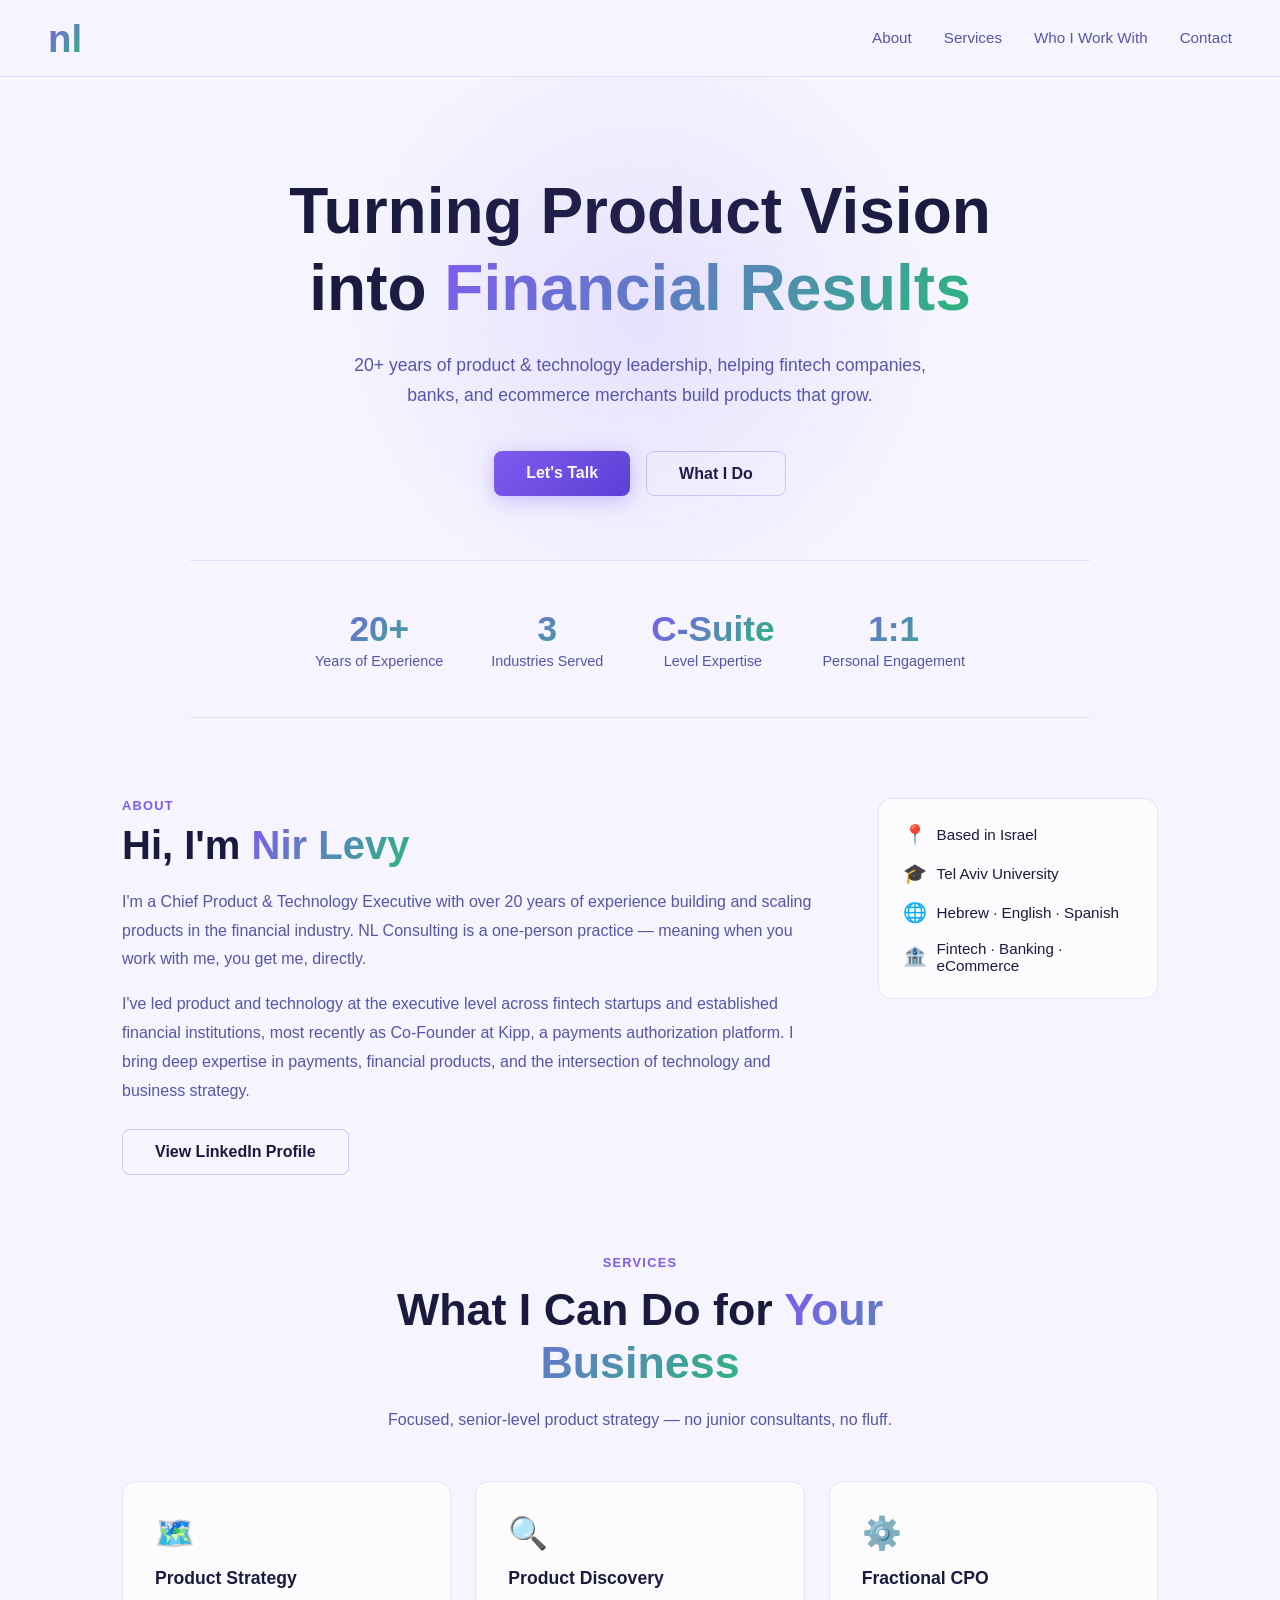
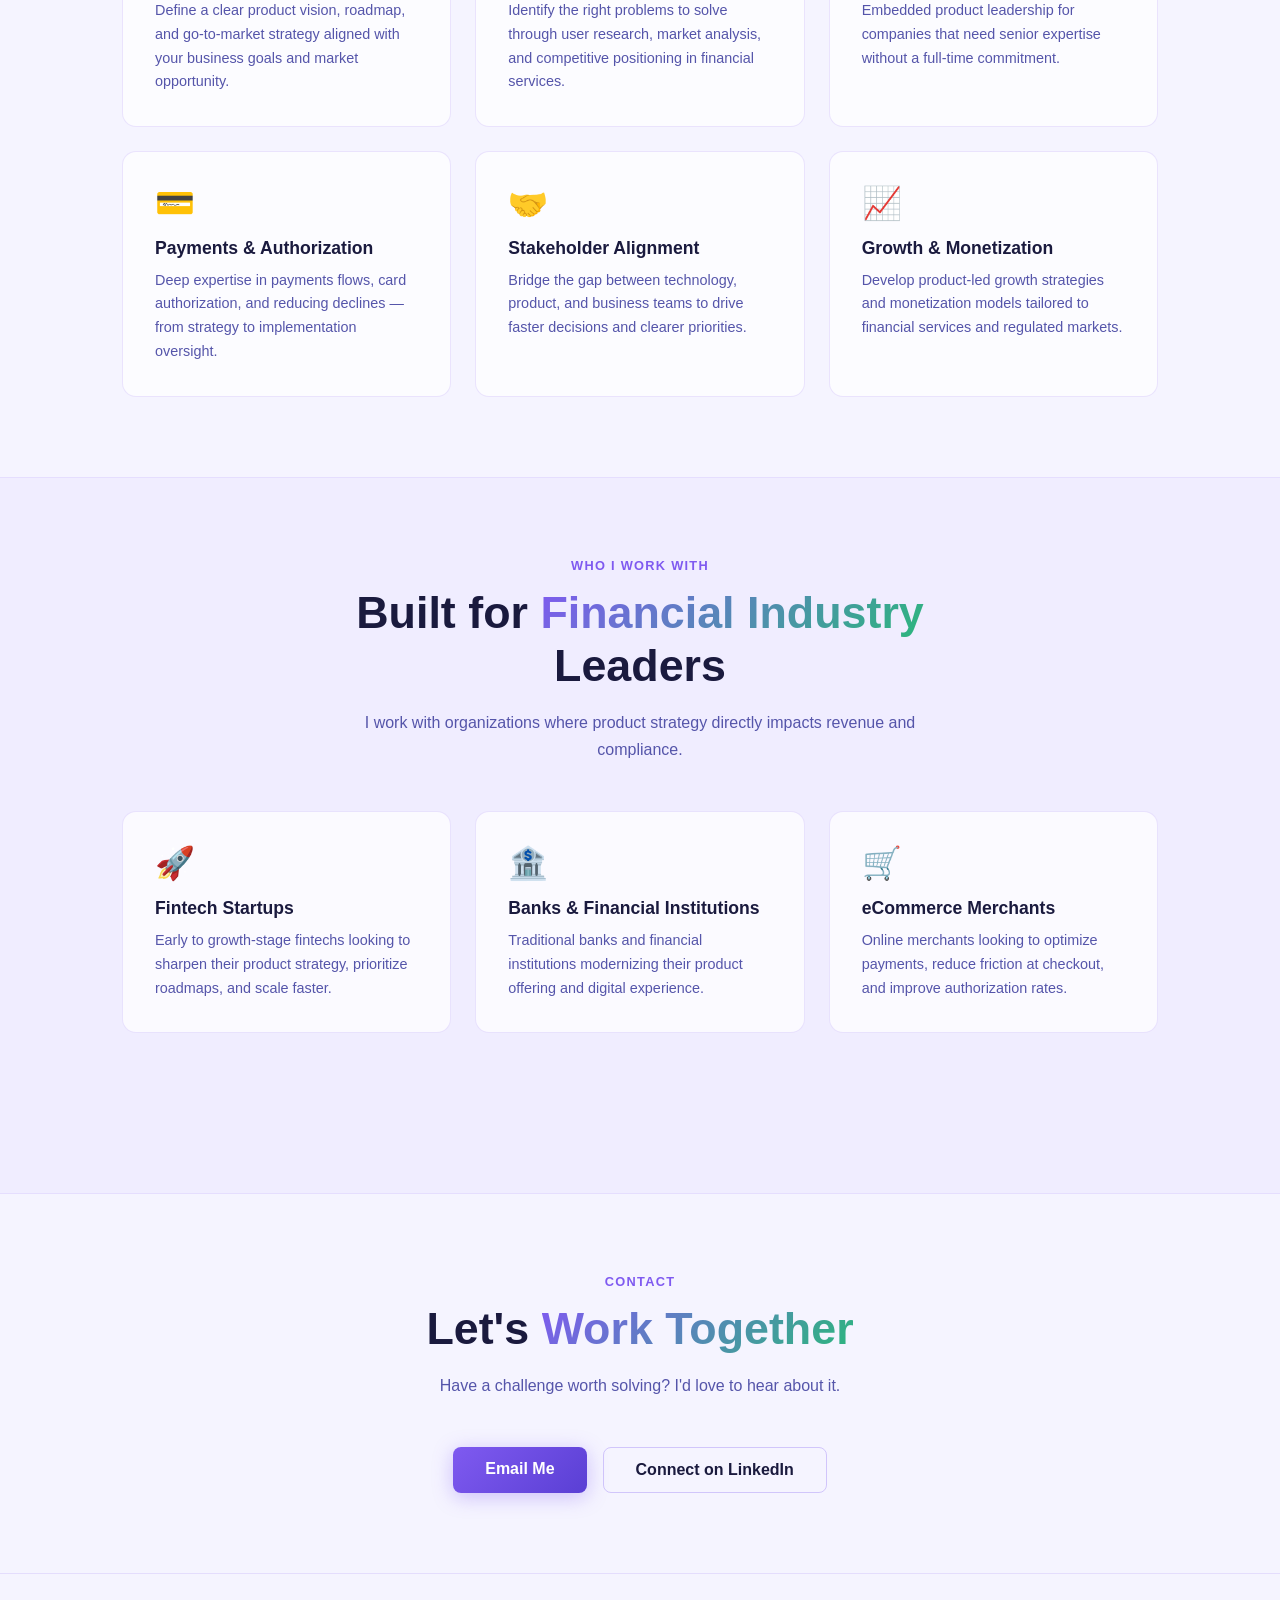
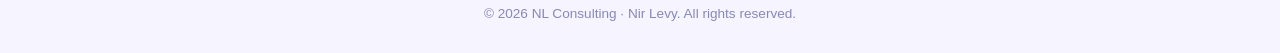
==== index.html @ 152fdfff "Initial website scaffold for NL Consulting. Add the bilingual static site assets, brand logo files, " ====
<!DOCTYPE html>
<html lang="en" dir="ltr">
<head>
  <meta charset="UTF-8" />
  <meta name="viewport" content="width=device-width, initial-scale=1.0" />
  <title>NL Consulting – Product Strategy for Fintech & Financial Services</title>
  <link rel="stylesheet" href="styles.css" />
</head>
<body>
  <a class="skip-link" href="#main-content">Skip to main content</a>

  <!-- NAV -->
  <nav aria-label="Main navigation">
    <a class="logo" href="#main-content" aria-label="NL Consulting home">
      <img src="nl-logo-mark.svg" alt="NL Consulting" class="logo-image" />
    </a>
    <ul class="nav-links">
      <li><a href="#about">About</a></li>
      <li><a href="#services">Services</a></li>
      <li><a href="#clients">Who I Work With</a></li>
      <li><a href="#contact">Contact</a></li>
    </ul>
  </nav>

  <main id="main-content">
  <!-- HERO -->
  <section class="hero" aria-labelledby="hero-title">
    <h1 id="hero-title">Turning Product Vision into <span>Financial Results</span></h1>
    <p class="subtitle">
      20+ years of product & technology leadership, helping fintech companies, banks,
      and ecommerce merchants build products that grow.
    </p>
    <div class="cta-group">
      <a href="#contact" class="btn btn-primary">Let's Talk</a>
      <a href="#services" class="btn btn-outline">What I Do</a>
    </div>
  </section>

  <!-- STATS -->
  <div class="stats">
    <div class="stat">
      <h2>20+</h2>
      <p>Years of Experience</p>
    </div>
    <div class="stat">
      <h2>3</h2>
      <p>Industries Served</p>
    </div>
    <div class="stat">
      <h2>C-Suite</h2>
      <p>Level Expertise</p>
    </div>
    <div class="stat">
      <h2>1:1</h2>
      <p>Personal Engagement</p>
    </div>
  </div>

  <!-- ABOUT -->
  <section class="about" id="about">
    <div class="about-content">
      <div class="about-text">
        <div class="section-label">About</div>
        <h2>Hi, I'm <span>Nir Levy</span></h2>
        <p>
          I'm a Chief Product & Technology Executive with over 20 years of experience
          building and scaling products in the financial industry. NL Consulting is a
          one-person practice — meaning when you work with me, you get me, directly.
        </p>
        <p>
          I've led product and technology at the executive level across fintech startups
          and established financial institutions, most recently as Co-Founder at Kipp,
          a payments authorization platform. I bring deep expertise in payments, financial
          products, and the intersection of technology and business strategy.
        </p>
        <a href="https://www.linkedin.com/in/nirlevyil/" target="_blank" rel="noopener noreferrer" class="btn btn-outline">View LinkedIn Profile</a>
      </div>
      <div class="about-card">
        <div class="about-stat">
          <span>📍</span> Based in Israel
        </div>
        <div class="about-stat">
          <span>🎓</span> Tel Aviv University
        </div>
        <div class="about-stat">
          <span>🌐</span> Hebrew · English · Spanish
        </div>
        <div class="about-stat">
          <span>🏦</span> Fintech · Banking · eCommerce
        </div>
      </div>
    </div>
  </section>

  <!-- SERVICES -->
  <section id="services">
    <div class="section-header">
      <div class="section-label">Services</div>
      <h2>What I Can Do for <span>Your Business</span></h2>
      <p class="section-subtitle">Focused, senior-level product strategy — no junior consultants, no fluff.</p>
    </div>
    <div class="features">
      <div class="card">
        <div class="icon">🗺️</div>
        <h3>Product Strategy</h3>
        <p>Define a clear product vision, roadmap, and go-to-market strategy aligned with your business goals and market opportunity.</p>
      </div>
      <div class="card">
        <div class="icon">🔍</div>
        <h3>Product Discovery</h3>
        <p>Identify the right problems to solve through user research, market analysis, and competitive positioning in financial services.</p>
      </div>
      <div class="card">
        <div class="icon">⚙️</div>
        <h3>Fractional CPO</h3>
        <p>Embedded product leadership for companies that need senior expertise without a full-time commitment.</p>
      </div>
      <div class="card">
        <div class="icon">💳</div>
        <h3>Payments & Authorization</h3>
        <p>Deep expertise in payments flows, card authorization, and reducing declines — from strategy to implementation oversight.</p>
      </div>
      <div class="card">
        <div class="icon">🤝</div>
        <h3>Stakeholder Alignment</h3>
        <p>Bridge the gap between technology, product, and business teams to drive faster decisions and clearer priorities.</p>
      </div>
      <div class="card">
        <div class="icon">📈</div>
        <h3>Growth & Monetization</h3>
        <p>Develop product-led growth strategies and monetization models tailored to financial services and regulated markets.</p>
      </div>
    </div>
  </section>

  <!-- WHO I WORK WITH -->
  <section id="clients" class="clients-section">
    <div class="section-header">
      <div class="section-label">Who I Work With</div>
      <h2>Built for <span>Financial Industry</span> Leaders</h2>
      <p class="section-subtitle">I work with organizations where product strategy directly impacts revenue and compliance.</p>
    </div>
    <div class="features">
      <div class="card">
        <div class="icon">🚀</div>
        <h3>Fintech Startups</h3>
        <p>Early to growth-stage fintechs looking to sharpen their product strategy, prioritize roadmaps, and scale faster.</p>
      </div>
      <div class="card">
        <div class="icon">🏦</div>
        <h3>Banks & Financial Institutions</h3>
        <p>Traditional banks and financial institutions modernizing their product offering and digital experience.</p>
      </div>
      <div class="card">
        <div class="icon">🛒</div>
        <h3>eCommerce Merchants</h3>
        <p>Online merchants looking to optimize payments, reduce friction at checkout, and improve authorization rates.</p>
      </div>
    </div>
  </section>

  <!-- CONTACT -->
  <section id="contact" class="contact-section">
    <div class="section-header">
      <div class="section-label">Contact</div>
      <h2>Let's <span>Work Together</span></h2>
      <p class="section-subtitle">Have a challenge worth solving? I'd love to hear about it.</p>
    </div>
    <div class="contact-links">
      <a href="mailto:nir.levyg@gmail.com" class="btn btn-primary" aria-label="Send an email to NL Consulting">Email Me</a>
      <a href="https://www.linkedin.com/in/nirlevyil/" target="_blank" rel="noopener noreferrer" class="btn btn-outline">Connect on LinkedIn</a>
    </div>
  </section>
  </main>

  <!-- FOOTER -->
  <footer>
    &copy; 2026 NL Consulting · Nir Levy. All rights reserved.
  </footer>

</body>
</html>
---- styles.css ----
* {
  margin: 0;
  padding: 0;
  box-sizing: border-box;
}

body {
  font-family: 'Trebuchet MS', 'Segoe UI', Tahoma, Geneva, Verdana, sans-serif;
  background: #f5f4ff;
  color: #1a1a3e;
  min-height: 100vh;
}

.skip-link {
  position: absolute;
  top: -48px;
  left: 1rem;
  z-index: 300;
  padding: 0.65rem 1rem;
  background: #1a1a3e;
  color: #fff;
  border-radius: 8px;
  text-decoration: none;
  transition: top 0.2s ease;
}

.skip-link:focus {
  top: 1rem;
}

/* NAV */
nav {
  display: flex;
  justify-content: space-between;
  align-items: center;
  padding: 1.2rem 3rem;
  background: rgba(245, 244, 255, 0.9);
  backdrop-filter: blur(10px);
  border-bottom: 1px solid rgba(127, 90, 240, 0.15);
  position: sticky;
  top: 0;
  z-index: 100;
}

.logo {
  display: inline-flex;
  align-items: center;
  text-decoration: none;
  font-size: 1.3rem;
  font-weight: 700;
  background: linear-gradient(135deg, #7f5af0, #2cb67d);
  -webkit-background-clip: text;
  -webkit-text-fill-color: transparent;
  background-clip: text;
}

.logo-image {
  height: 38px;
  width: auto;
  display: block;
}

.nav-links {
  display: flex;
  gap: 2rem;
  list-style: none;
}

.nav-links a {
  color: #5555aa;
  text-decoration: none;
  font-size: 0.95rem;
  transition: color 0.2s;
}

.nav-links a:hover {
  color: #7f5af0;
}

/* HERO */
.hero {
  display: flex;
  flex-direction: column;
  align-items: center;
  justify-content: center;
  text-align: center;
  padding: 6rem 2rem 4rem;
  position: relative;
  overflow: hidden;
}

.hero::before {
  content: '';
  position: absolute;
  width: 600px;
  height: 600px;
  background: radial-gradient(circle, rgba(127, 90, 240, 0.12) 0%, transparent 70%);
  top: 50%;
  left: 50%;
  transform: translate(-50%, -50%);
  pointer-events: none;
}

.badge {
  display: inline-block;
  background: rgba(127, 90, 240, 0.15);
  border: 1px solid rgba(127, 90, 240, 0.4);
  color: #7f5af0;
  padding: 0.3rem 1rem;
  border-radius: 999px;
  font-size: 0.8rem;
  font-weight: 600;
  letter-spacing: 0.05em;
  margin-bottom: 1.5rem;
}

h1 {
  font-size: clamp(2.2rem, 5vw, 4rem);
  font-weight: 800;
  line-height: 1.2;
  max-width: 800px;
  margin-bottom: 1.5rem;
}

h1 span {
  background: linear-gradient(135deg, #7f5af0, #2cb67d);
  -webkit-background-clip: text;
  -webkit-text-fill-color: transparent;
  background-clip: text;
}

.subtitle {
  font-size: 1.1rem;
  color: #5555aa;
  max-width: 600px;
  line-height: 1.7;
  margin-bottom: 2.5rem;
}

.cta-group {
  display: flex;
  gap: 1rem;
  flex-wrap: wrap;
  justify-content: center;
}

.btn {
  padding: 0.8rem 2rem;
  border-radius: 8px;
  font-size: 1rem;
  font-weight: 600;
  cursor: pointer;
  text-decoration: none;
  transition: transform 0.15s, box-shadow 0.15s;
  display: inline-block;
}

.btn:hover {
  transform: translateY(-2px);
}

a:focus-visible,
button:focus-visible {
  outline: 3px solid #2cb67d;
  outline-offset: 3px;
  border-radius: 8px;
}

.btn-primary {
  background: linear-gradient(135deg, #7f5af0, #5a3fd4);
  color: #fff;
  border: none;
  box-shadow: 0 4px 20px rgba(127, 90, 240, 0.35);
}

.btn-primary:hover {
  box-shadow: 0 6px 28px rgba(127, 90, 240, 0.55);
}

.btn-outline {
  background: transparent;
  color: #1a1a3e;
  border: 1px solid rgba(127, 90, 240, 0.3);
}

.btn-outline:hover {
  border-color: #7f5af0;
  color: #7f5af0;
}

/* STATS */
.stats {
  display: flex;
  justify-content: center;
  flex-wrap: wrap;
  gap: 3rem;
  padding: 3rem 2rem;
  border-top: 1px solid rgba(127, 90, 240, 0.15);
  border-bottom: 1px solid rgba(127, 90, 240, 0.15);
  max-width: 900px;
  margin: 0 auto 5rem;
}

.stat {
  text-align: center;
}

.stat h2 {
  font-size: 2.2rem;
  font-weight: 800;
  background: linear-gradient(135deg, #7f5af0, #2cb67d);
  -webkit-background-clip: text;
  -webkit-text-fill-color: transparent;
  background-clip: text;
}

.stat p {
  font-size: 0.9rem;
  color: #5555aa;
  margin-top: 0.2rem;
}

/* SECTION COMMON */
.section-header {
  text-align: center;
  max-width: 700px;
  margin: 0 auto 3rem;
  padding: 0 2rem;
}

.section-label {
  font-size: 0.8rem;
  font-weight: 700;
  letter-spacing: 0.1em;
  text-transform: uppercase;
  color: #7f5af0;
  margin-bottom: 0.8rem;
}

.section-header h2 {
  font-size: clamp(1.8rem, 4vw, 2.8rem);
  font-weight: 800;
  margin-bottom: 1rem;
  line-height: 1.2;
}

.section-header h2 span {
  background: linear-gradient(135deg, #7f5af0, #2cb67d);
  -webkit-background-clip: text;
  -webkit-text-fill-color: transparent;
  background-clip: text;
}

.section-subtitle {
  color: #5555aa;
  font-size: 1rem;
  line-height: 1.7;
}

/* ABOUT */
.about {
  max-width: 1100px;
  margin: 0 auto 5rem;
  padding: 0 2rem;
}

.about-content {
  display: grid;
  grid-template-columns: 1fr 280px;
  gap: 3rem;
  align-items: start;
}

.about-text .section-label {
  margin-bottom: 0.5rem;
}

.about-text h2 {
  font-size: clamp(1.8rem, 4vw, 2.5rem);
  font-weight: 800;
  margin-bottom: 1.2rem;
  line-height: 1.2;
}

.about-text h2 span {
  background: linear-gradient(135deg, #7f5af0, #2cb67d);
  -webkit-background-clip: text;
  -webkit-text-fill-color: transparent;
  background-clip: text;
}

.about-text p {
  color: #5555aa;
  line-height: 1.8;
  margin-bottom: 1rem;
  font-size: 1rem;
}

.about-text .btn {
  margin-top: 0.5rem;
}

.about-card {
  background: rgba(255, 255, 255, 0.7);
  border: 1px solid rgba(127, 90, 240, 0.15);
  border-radius: 14px;
  padding: 1.5rem;
  display: flex;
  flex-direction: column;
  gap: 1rem;
}

.about-stat {
  font-size: 0.95rem;
  color: #1a1a3e;
  display: flex;
  align-items: center;
  gap: 0.6rem;
}

.about-stat span {
  font-size: 1.2rem;
}

/* FEATURES GRID */
.features {
  display: grid;
  grid-template-columns: repeat(auto-fit, minmax(260px, 1fr));
  gap: 1.5rem;
  max-width: 1100px;
  margin: 0 auto 5rem;
  padding: 0 2rem;
}

.card {
  background: rgba(255, 255, 255, 0.7);
  border: 1px solid rgba(127, 90, 240, 0.15);
  border-radius: 14px;
  padding: 2rem;
  transition: border-color 0.2s, transform 0.2s;
}

.card:hover {
  border-color: rgba(127, 90, 240, 0.4);
  transform: translateY(-4px);
}

.icon {
  font-size: 2rem;
  margin-bottom: 1rem;
}

.card h3 {
  font-size: 1.1rem;
  font-weight: 700;
  margin-bottom: 0.6rem;
  color: #1a1a3e;
}

.card p {
  font-size: 0.9rem;
  color: #5555aa;
  line-height: 1.65;
}

/* CLIENTS SECTION */
.clients-section {
  background: rgba(127, 90, 240, 0.04);
  padding: 5rem 0;
  border-top: 1px solid rgba(127, 90, 240, 0.1);
  border-bottom: 1px solid rgba(127, 90, 240, 0.1);
  margin-bottom: 5rem;
}

/* CONTACT */
.contact-section {
  max-width: 700px;
  margin: 0 auto 5rem;
  padding: 0 2rem;
  text-align: center;
}

.contact-links {
  display: flex;
  justify-content: center;
  gap: 1rem;
  flex-wrap: wrap;
  margin-top: 2rem;
}

/* FOOTER */
footer {
  text-align: center;
  padding: 2rem;
  font-size: 0.85rem;
  color: #8888bb;
  border-top: 1px solid rgba(127, 90, 240, 0.15);
}

/* RESPONSIVE */
@media (max-width: 768px) {
  nav {
    padding: 1rem 1.5rem;
    flex-direction: row;
    align-items: flex-start;
    gap: 0.8rem;
  }

  .nav-links {
    flex-wrap: wrap;
    justify-content: flex-end;
    gap: 0.9rem 1.2rem;
    max-width: 70%;
  }

  .nav-links a {
    font-size: 0.9rem;
  }

  .logo-image {
    height: 34px;
  }

  .about-content {
    grid-template-columns: 1fr;
  }
}
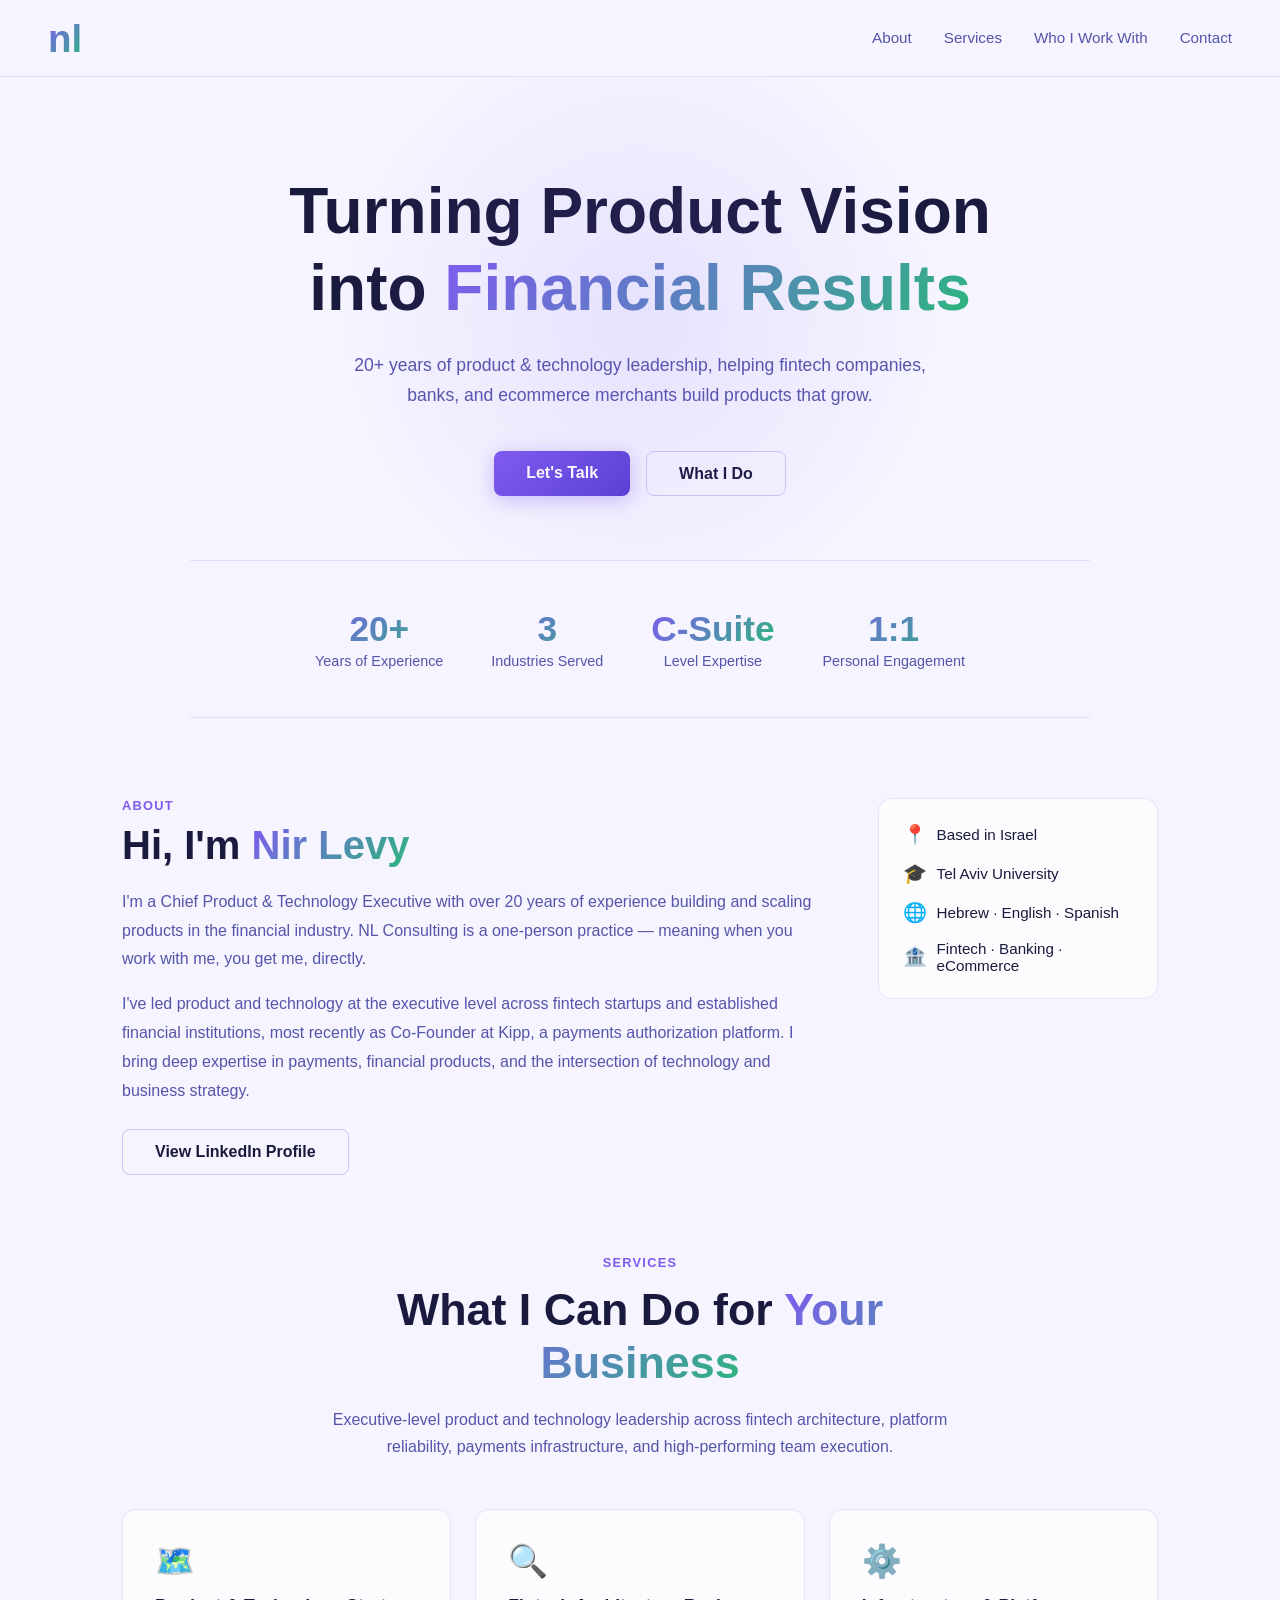
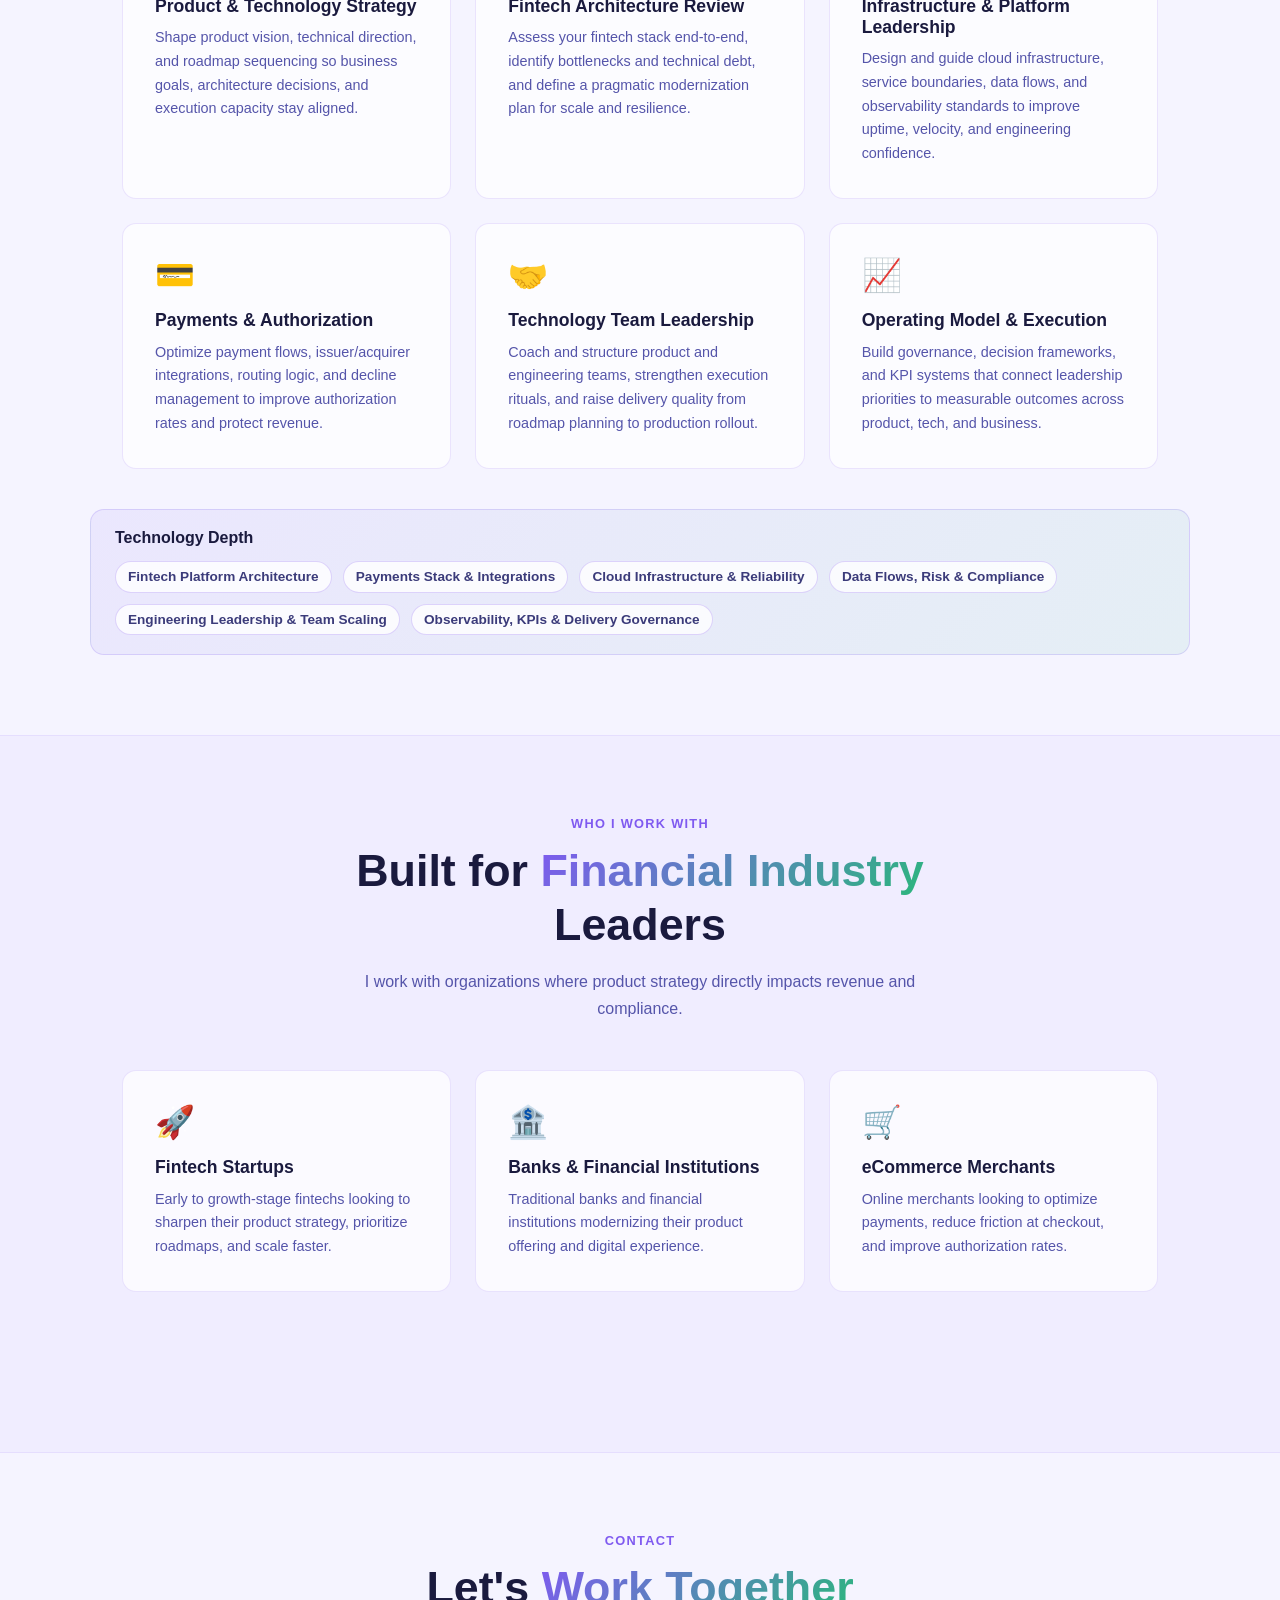
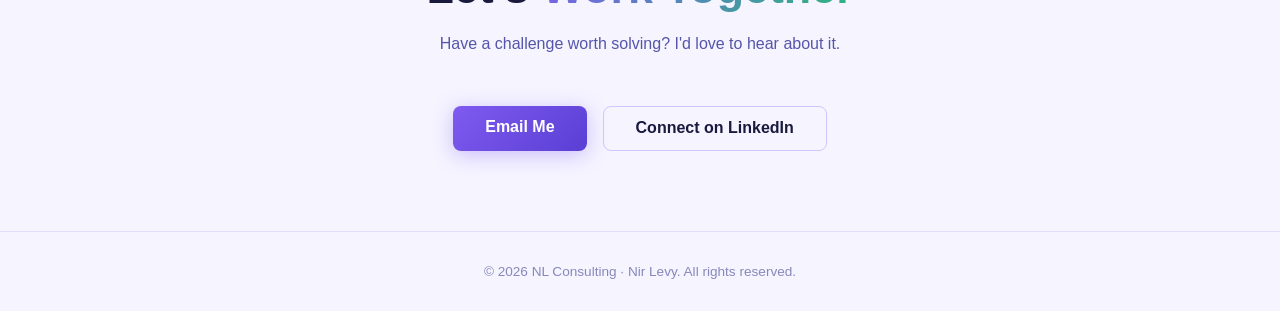
==== commit 128901aa: "Sharpen services positioning and improve metadata Emphasize executive-level fintech technology depth" ====
--- a/index.html
+++ b/index.html
@@ -3,7 +3,23 @@
 <head>
   <meta charset="UTF-8" />
   <meta name="viewport" content="width=device-width, initial-scale=1.0" />
+  <meta name="description" content="NL Consulting helps fintech companies, banks, and eCommerce merchants turn product strategy into measurable business growth." />
+  <meta name="robots" content="index, follow" />
+  <meta name="theme-color" content="#1a1a3e" />
+
+  <meta property="og:type" content="website" />
+  <meta property="og:title" content="NL Consulting - Product Strategy for Fintech & Financial Services" />
+  <meta property="og:description" content="Senior product strategy consulting for fintech, banking, and eCommerce leaders." />
+  <meta property="og:image" content="nl-logo-web.svg" />
+
+  <meta name="twitter:card" content="summary_large_image" />
+  <meta name="twitter:title" content="NL Consulting - Product Strategy for Fintech & Financial Services" />
+  <meta name="twitter:description" content="Senior product strategy consulting for fintech, banking, and eCommerce leaders." />
+  <meta name="twitter:image" content="nl-logo-web.svg" />
+
   <title>NL Consulting – Product Strategy for Fintech & Financial Services</title>
+  <link rel="icon" type="image/svg+xml" href="nl-logo-mark.svg" />
+  <link rel="apple-touch-icon" href="nl-logo-mark.svg" />
   <link rel="stylesheet" href="styles.css" />
 </head>
 <body>
@@ -97,38 +113,49 @@
     <div class="section-header">
       <div class="section-label">Services</div>
       <h2>What I Can Do for <span>Your Business</span></h2>
-      <p class="section-subtitle">Focused, senior-level product strategy — no junior consultants, no fluff.</p>
+      <p class="section-subtitle">Executive-level product and technology leadership across fintech architecture, platform reliability, payments infrastructure, and high-performing team execution.</p>
     </div>
     <div class="features">
       <div class="card">
         <div class="icon">🗺️</div>
-        <h3>Product Strategy</h3>
-        <p>Define a clear product vision, roadmap, and go-to-market strategy aligned with your business goals and market opportunity.</p>
+        <h3>Product & Technology Strategy</h3>
+        <p>Shape product vision, technical direction, and roadmap sequencing so business goals, architecture decisions, and execution capacity stay aligned.</p>
       </div>
       <div class="card">
         <div class="icon">🔍</div>
-        <h3>Product Discovery</h3>
-        <p>Identify the right problems to solve through user research, market analysis, and competitive positioning in financial services.</p>
+        <h3>Fintech Architecture Review</h3>
+        <p>Assess your fintech stack end-to-end, identify bottlenecks and technical debt, and define a pragmatic modernization plan for scale and resilience.</p>
       </div>
       <div class="card">
         <div class="icon">⚙️</div>
-        <h3>Fractional CPO</h3>
-        <p>Embedded product leadership for companies that need senior expertise without a full-time commitment.</p>
+        <h3>Infrastructure & Platform Leadership</h3>
+        <p>Design and guide cloud infrastructure, service boundaries, data flows, and observability standards to improve uptime, velocity, and engineering confidence.</p>
       </div>
       <div class="card">
         <div class="icon">💳</div>
         <h3>Payments & Authorization</h3>
-        <p>Deep expertise in payments flows, card authorization, and reducing declines — from strategy to implementation oversight.</p>
+        <p>Optimize payment flows, issuer/acquirer integrations, routing logic, and decline management to improve authorization rates and protect revenue.</p>
       </div>
       <div class="card">
         <div class="icon">🤝</div>
-        <h3>Stakeholder Alignment</h3>
-        <p>Bridge the gap between technology, product, and business teams to drive faster decisions and clearer priorities.</p>
+        <h3>Technology Team Leadership</h3>
+        <p>Coach and structure product and engineering teams, strengthen execution rituals, and raise delivery quality from roadmap planning to production rollout.</p>
       </div>
       <div class="card">
         <div class="icon">📈</div>
-        <h3>Growth & Monetization</h3>
-        <p>Develop product-led growth strategies and monetization models tailored to financial services and regulated markets.</p>
+        <h3>Operating Model & Execution</h3>
+        <p>Build governance, decision frameworks, and KPI systems that connect leadership priorities to measurable outcomes across product, tech, and business.</p>
+      </div>
+    </div>
+    <div class="tech-depth" aria-label="Technology depth highlights">
+      <h3>Technology Depth</h3>
+      <div class="tech-pills">
+        <span>Fintech Platform Architecture</span>
+        <span>Payments Stack & Integrations</span>
+        <span>Cloud Infrastructure & Reliability</span>
+        <span>Data Flows, Risk & Compliance</span>
+        <span>Engineering Leadership & Team Scaling</span>
+        <span>Observability, KPIs & Delivery Governance</span>
       </div>
     </div>
   </section>
--- a/styles.css
+++ b/styles.css
@@ -363,6 +363,39 @@
   line-height: 1.65;
 }
 
+/* TECHNOLOGY DEPTH STRIP */
+.tech-depth {
+  max-width: 1100px;
+  margin: -2.5rem auto 5rem;
+  padding: 1.2rem 1.5rem;
+  border: 1px solid rgba(127, 90, 240, 0.2);
+  border-radius: 14px;
+  background: linear-gradient(135deg, rgba(127, 90, 240, 0.08), rgba(44, 182, 125, 0.08));
+}
+
+.tech-depth h3 {
+  font-size: 1rem;
+  margin-bottom: 0.9rem;
+  color: #1a1a3e;
+}
+
+.tech-pills {
+  display: flex;
+  flex-wrap: wrap;
+  gap: 0.7rem;
+}
+
+.tech-pills span {
+  display: inline-block;
+  padding: 0.45rem 0.75rem;
+  border-radius: 999px;
+  border: 1px solid rgba(127, 90, 240, 0.25);
+  background: rgba(255, 255, 255, 0.8);
+  color: #3b3b7a;
+  font-size: 0.85rem;
+  font-weight: 600;
+}
+
 /* CLIENTS SECTION */
 .clients-section {
   background: rgba(127, 90, 240, 0.04);
@@ -424,4 +457,8 @@
   .about-content {
     grid-template-columns: 1fr;
   }
-}
+
+  .tech-depth {
+    margin: -2.5rem 2rem 5rem;
+  }
+}
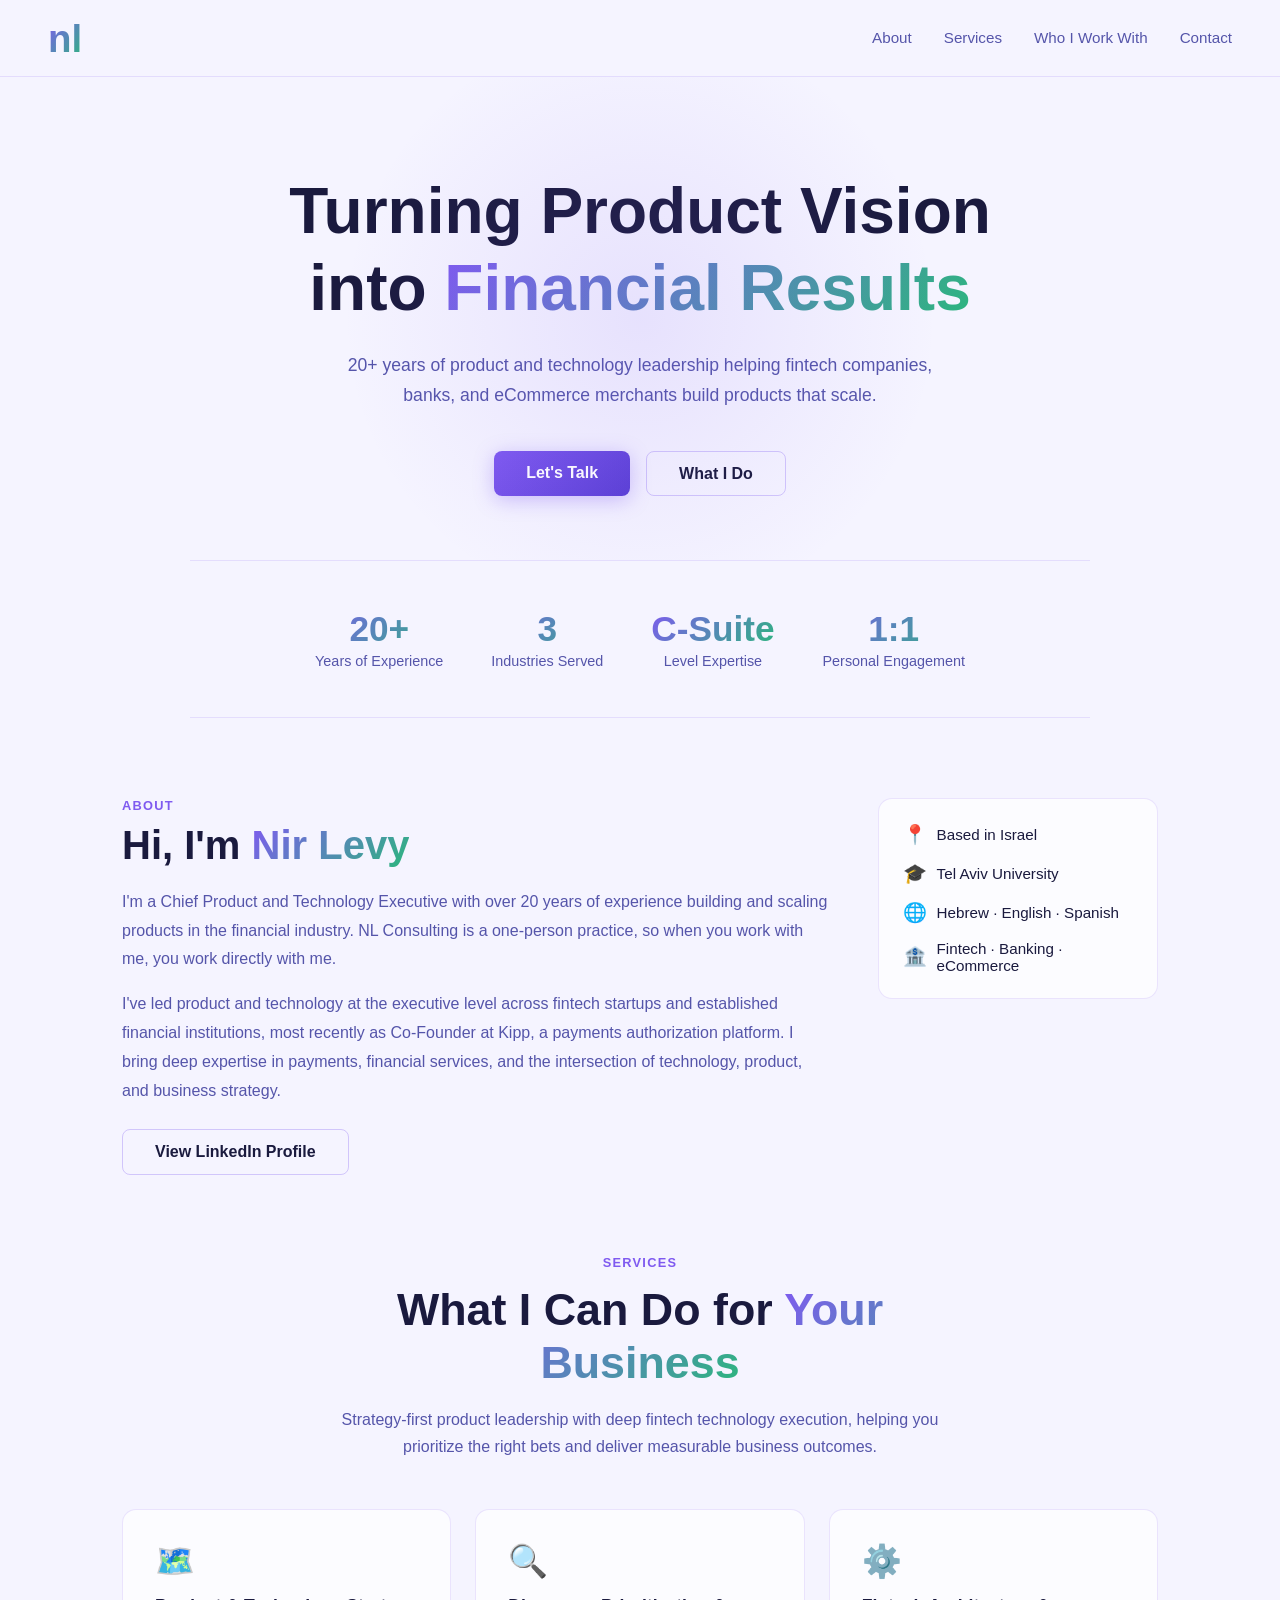
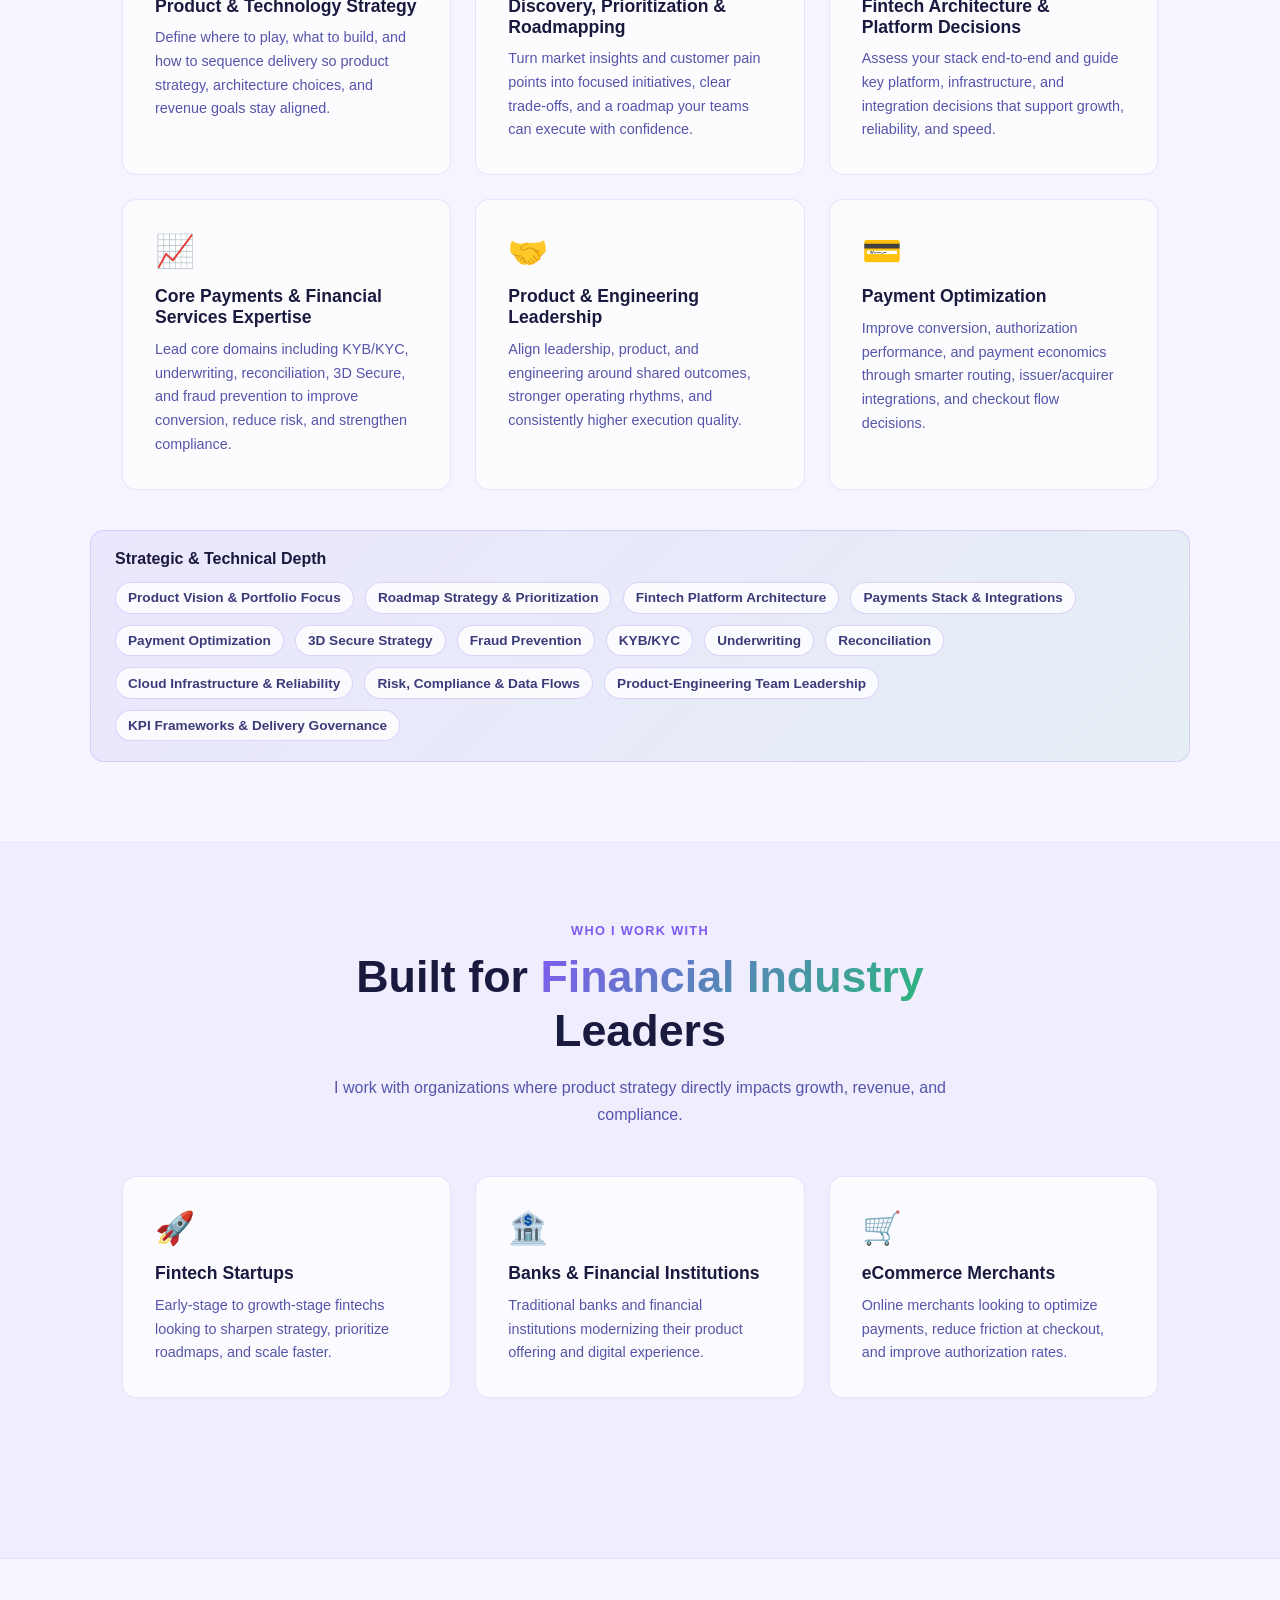
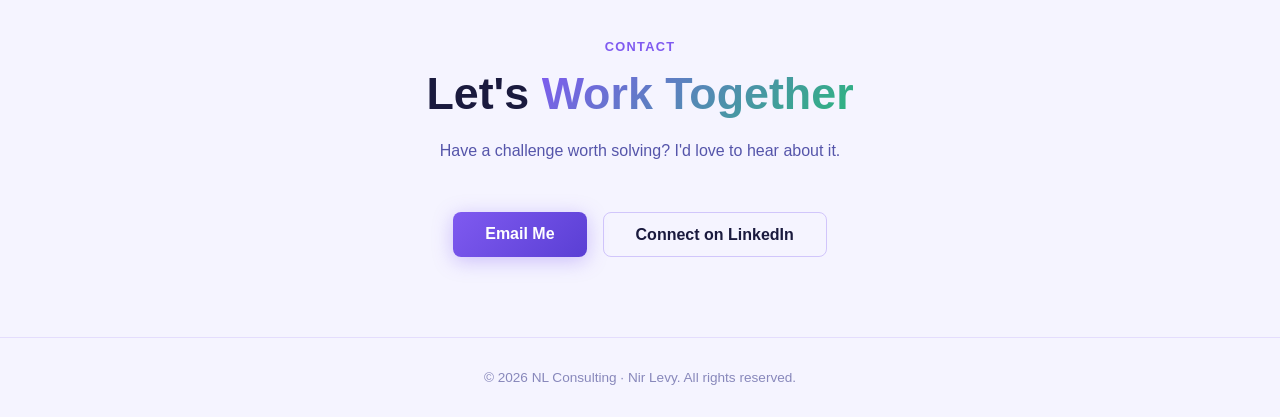
==== commit 11aac666: "Refine services narrative and Gmail contact CTA Rebalance services copy to emphasize strategy-led pr" ====
--- a/index.html
+++ b/index.html
@@ -43,8 +43,8 @@
   <section class="hero" aria-labelledby="hero-title">
     <h1 id="hero-title">Turning Product Vision into <span>Financial Results</span></h1>
     <p class="subtitle">
-      20+ years of product & technology leadership, helping fintech companies, banks,
-      and ecommerce merchants build products that grow.
+      20+ years of product and technology leadership helping fintech companies, banks,
+      and eCommerce merchants build products that scale.
     </p>
     <div class="cta-group">
       <a href="#contact" class="btn btn-primary">Let's Talk</a>
@@ -79,15 +79,15 @@
         <div class="section-label">About</div>
         <h2>Hi, I'm <span>Nir Levy</span></h2>
         <p>
-          I'm a Chief Product & Technology Executive with over 20 years of experience
+          I'm a Chief Product and Technology Executive with over 20 years of experience
           building and scaling products in the financial industry. NL Consulting is a
-          one-person practice — meaning when you work with me, you get me, directly.
+          one-person practice, so when you work with me, you work directly with me.
         </p>
         <p>
           I've led product and technology at the executive level across fintech startups
           and established financial institutions, most recently as Co-Founder at Kipp,
           a payments authorization platform. I bring deep expertise in payments, financial
-          products, and the intersection of technology and business strategy.
+          services, and the intersection of technology, product, and business strategy.
         </p>
         <a href="https://www.linkedin.com/in/nirlevyil/" target="_blank" rel="noopener noreferrer" class="btn btn-outline">View LinkedIn Profile</a>
       </div>
@@ -113,49 +113,57 @@
     <div class="section-header">
       <div class="section-label">Services</div>
       <h2>What I Can Do for <span>Your Business</span></h2>
-      <p class="section-subtitle">Executive-level product and technology leadership across fintech architecture, platform reliability, payments infrastructure, and high-performing team execution.</p>
+      <p class="section-subtitle">Strategy-first product leadership with deep fintech technology execution, helping you prioritize the right bets and deliver measurable business outcomes.</p>
     </div>
     <div class="features">
       <div class="card">
         <div class="icon">🗺️</div>
         <h3>Product & Technology Strategy</h3>
-        <p>Shape product vision, technical direction, and roadmap sequencing so business goals, architecture decisions, and execution capacity stay aligned.</p>
+        <p>Define where to play, what to build, and how to sequence delivery so product strategy, architecture choices, and revenue goals stay aligned.</p>
       </div>
       <div class="card">
         <div class="icon">🔍</div>
-        <h3>Fintech Architecture Review</h3>
-        <p>Assess your fintech stack end-to-end, identify bottlenecks and technical debt, and define a pragmatic modernization plan for scale and resilience.</p>
+        <h3>Discovery, Prioritization & Roadmapping</h3>
+        <p>Turn market insights and customer pain points into focused initiatives, clear trade-offs, and a roadmap your teams can execute with confidence.</p>
       </div>
       <div class="card">
         <div class="icon">⚙️</div>
-        <h3>Infrastructure & Platform Leadership</h3>
-        <p>Design and guide cloud infrastructure, service boundaries, data flows, and observability standards to improve uptime, velocity, and engineering confidence.</p>
+        <h3>Fintech Architecture & Platform Decisions</h3>
+        <p>Assess your stack end-to-end and guide key platform, infrastructure, and integration decisions that support growth, reliability, and speed.</p>
+      </div>
+      <div class="card">
+        <div class="icon">📈</div>
+        <h3>Core Payments & Financial Services Expertise</h3>
+        <p>Lead core domains including KYB/KYC, underwriting, reconciliation, 3D Secure, and fraud prevention to improve conversion, reduce risk, and strengthen compliance.</p>
+      </div>
+      <div class="card">
+        <div class="icon">🤝</div>
+        <h3>Product & Engineering Leadership</h3>
+        <p>Align leadership, product, and engineering around shared outcomes, stronger operating rhythms, and consistently higher execution quality.</p>
       </div>
       <div class="card">
         <div class="icon">💳</div>
-        <h3>Payments & Authorization</h3>
-        <p>Optimize payment flows, issuer/acquirer integrations, routing logic, and decline management to improve authorization rates and protect revenue.</p>
-      </div>
-      <div class="card">
-        <div class="icon">🤝</div>
-        <h3>Technology Team Leadership</h3>
-        <p>Coach and structure product and engineering teams, strengthen execution rituals, and raise delivery quality from roadmap planning to production rollout.</p>
-      </div>
-      <div class="card">
-        <div class="icon">📈</div>
-        <h3>Operating Model & Execution</h3>
-        <p>Build governance, decision frameworks, and KPI systems that connect leadership priorities to measurable outcomes across product, tech, and business.</p>
+        <h3>Payment Optimization</h3>
+        <p>Improve conversion, authorization performance, and payment economics through smarter routing, issuer/acquirer integrations, and checkout flow decisions.</p>
       </div>
     </div>
     <div class="tech-depth" aria-label="Technology depth highlights">
-      <h3>Technology Depth</h3>
+      <h3>Strategic & Technical Depth</h3>
       <div class="tech-pills">
+        <span>Product Vision & Portfolio Focus</span>
+        <span>Roadmap Strategy & Prioritization</span>
         <span>Fintech Platform Architecture</span>
         <span>Payments Stack & Integrations</span>
+        <span>Payment Optimization</span>
+        <span>3D Secure Strategy</span>
+        <span>Fraud Prevention</span>
+        <span>KYB/KYC</span>
+        <span>Underwriting</span>
+        <span>Reconciliation</span>
         <span>Cloud Infrastructure & Reliability</span>
-        <span>Data Flows, Risk & Compliance</span>
-        <span>Engineering Leadership & Team Scaling</span>
-        <span>Observability, KPIs & Delivery Governance</span>
+        <span>Risk, Compliance & Data Flows</span>
+        <span>Product-Engineering Team Leadership</span>
+        <span>KPI Frameworks & Delivery Governance</span>
       </div>
     </div>
   </section>
@@ -165,13 +173,13 @@
     <div class="section-header">
       <div class="section-label">Who I Work With</div>
       <h2>Built for <span>Financial Industry</span> Leaders</h2>
-      <p class="section-subtitle">I work with organizations where product strategy directly impacts revenue and compliance.</p>
+      <p class="section-subtitle">I work with organizations where product strategy directly impacts growth, revenue, and compliance.</p>
     </div>
     <div class="features">
       <div class="card">
         <div class="icon">🚀</div>
         <h3>Fintech Startups</h3>
-        <p>Early to growth-stage fintechs looking to sharpen their product strategy, prioritize roadmaps, and scale faster.</p>
+        <p>Early-stage to growth-stage fintechs looking to sharpen strategy, prioritize roadmaps, and scale faster.</p>
       </div>
       <div class="card">
         <div class="icon">🏦</div>
@@ -194,7 +202,7 @@
       <p class="section-subtitle">Have a challenge worth solving? I'd love to hear about it.</p>
     </div>
     <div class="contact-links">
-      <a href="mailto:nir.levyg@gmail.com" class="btn btn-primary" aria-label="Send an email to NL Consulting">Email Me</a>
+      <a href="https://mail.google.com/mail/?view=cm&fs=1&to=nir.levyg@gmail.com&su=Consulting%20Inquiry&body=Hi%20Nir%2C%0A%0AI%27d%20like%20to%20discuss%20a%20product%20or%20payments%20challenge.%0A%0ACompany%3A%0ARole%3A%0ACurrent%20goal%3A%0A%0AThanks%2C" target="_blank" rel="noopener noreferrer" class="btn btn-primary" aria-label="Open Gmail compose to contact NL Consulting">Email Me</a>
       <a href="https://www.linkedin.com/in/nirlevyil/" target="_blank" rel="noopener noreferrer" class="btn btn-outline">Connect on LinkedIn</a>
     </div>
   </section>
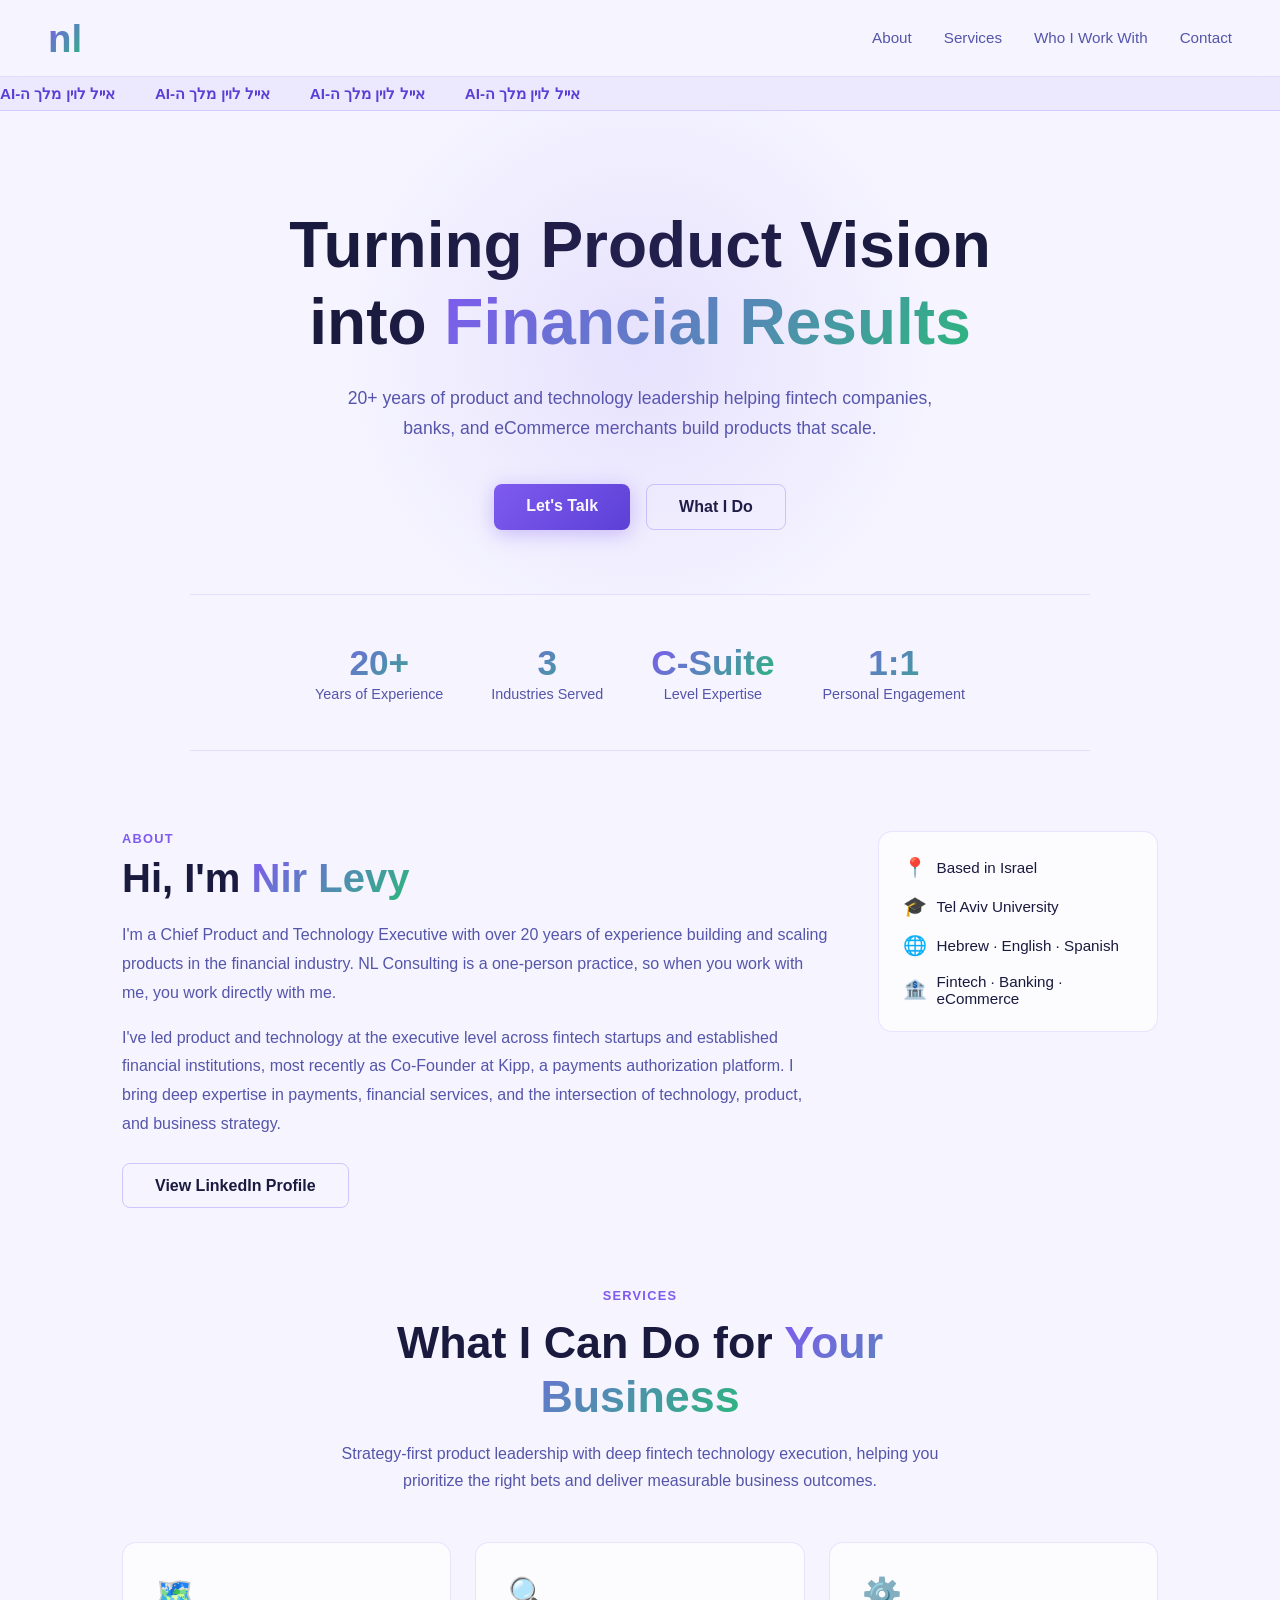
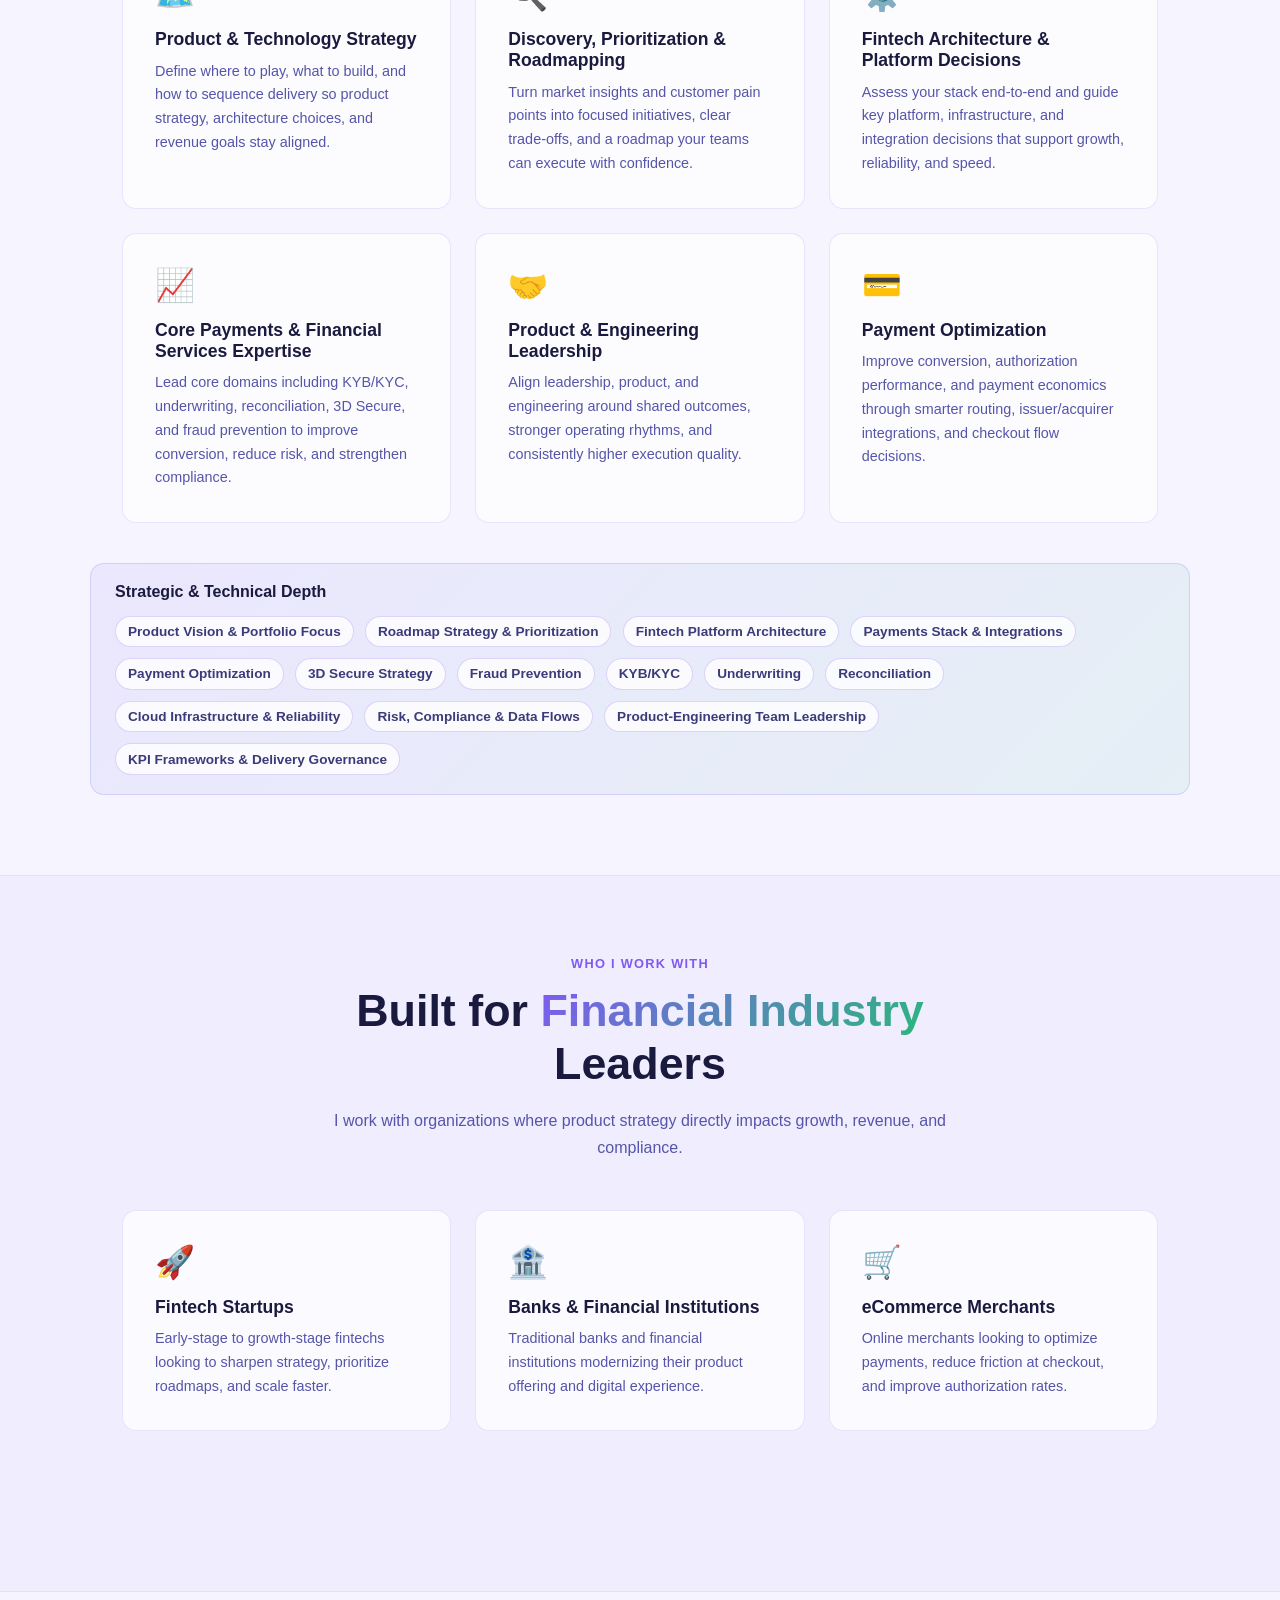
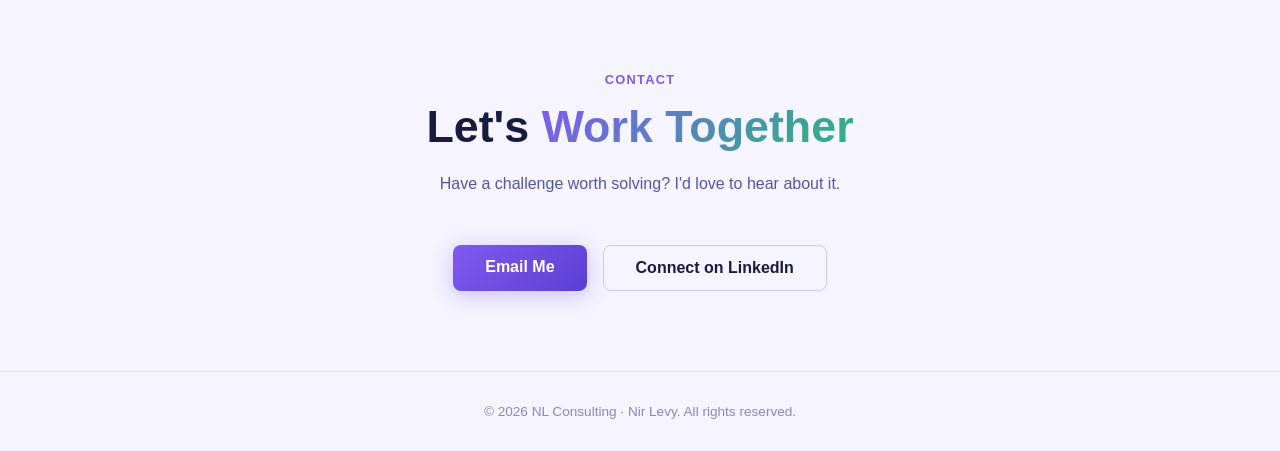
==== commit a3bd51eb: "Add animated RTL ticker banner. Introduce a continuously running flying-text banner below navigation" ====
--- a/index.html
+++ b/index.html
@@ -37,6 +37,14 @@
       <li><a href="#contact">Contact</a></li>
     </ul>
   </nav>
+  <div class="flying-text-wrap" aria-hidden="true">
+    <div class="flying-text-track">
+      <span class="flying-text-item" dir="rtl">אייל לוין מלך ה-<bdi dir="ltr">AI</bdi></span>
+      <span class="flying-text-item" dir="rtl">אייל לוין מלך ה-<bdi dir="ltr">AI</bdi></span>
+      <span class="flying-text-item" dir="rtl">אייל לוין מלך ה-<bdi dir="ltr">AI</bdi></span>
+      <span class="flying-text-item" dir="rtl">אייל לוין מלך ה-<bdi dir="ltr">AI</bdi></span>
+    </div>
+  </div>
 
   <main id="main-content">
   <!-- HERO -->
--- a/styles.css
+++ b/styles.css
@@ -77,6 +77,39 @@
   color: #7f5af0;
 }
 
+/* FLYING TEXT */
+.flying-text-wrap {
+  width: 100%;
+  overflow: hidden;
+  border-bottom: 1px solid rgba(127, 90, 240, 0.2);
+  background: rgba(127, 90, 240, 0.08);
+}
+
+.flying-text-track {
+  display: flex;
+  width: max-content;
+  gap: 2.5rem;
+  padding: 0.45rem 0;
+  animation: flying-text-loop 14s linear infinite;
+}
+
+.flying-text-item {
+  font-size: 0.95rem;
+  font-weight: 700;
+  color: #5a3fd4;
+  white-space: nowrap;
+  unicode-bidi: isolate;
+}
+
+@keyframes flying-text-loop {
+  0% {
+    transform: translateX(0);
+  }
+  100% {
+    transform: translateX(-50%);
+  }
+}
+
 /* HERO */
 .hero {
   display: flex;
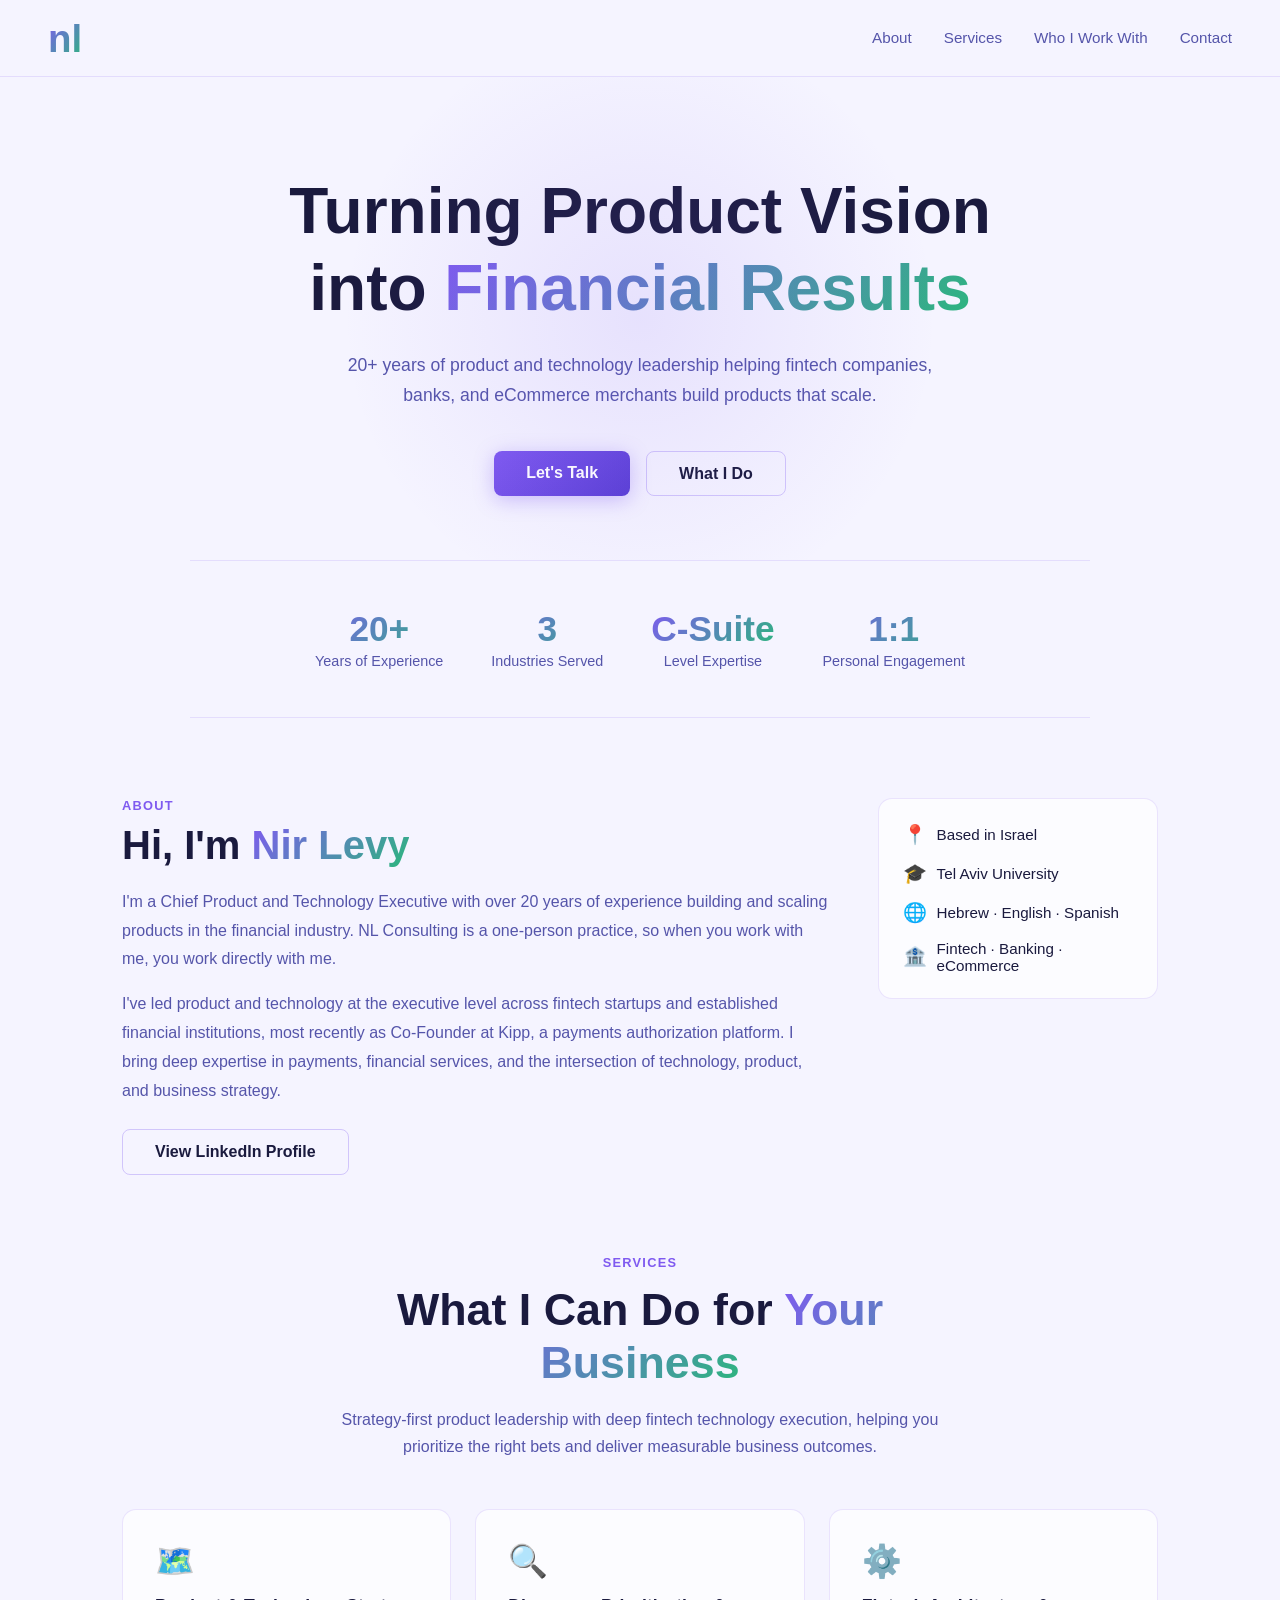
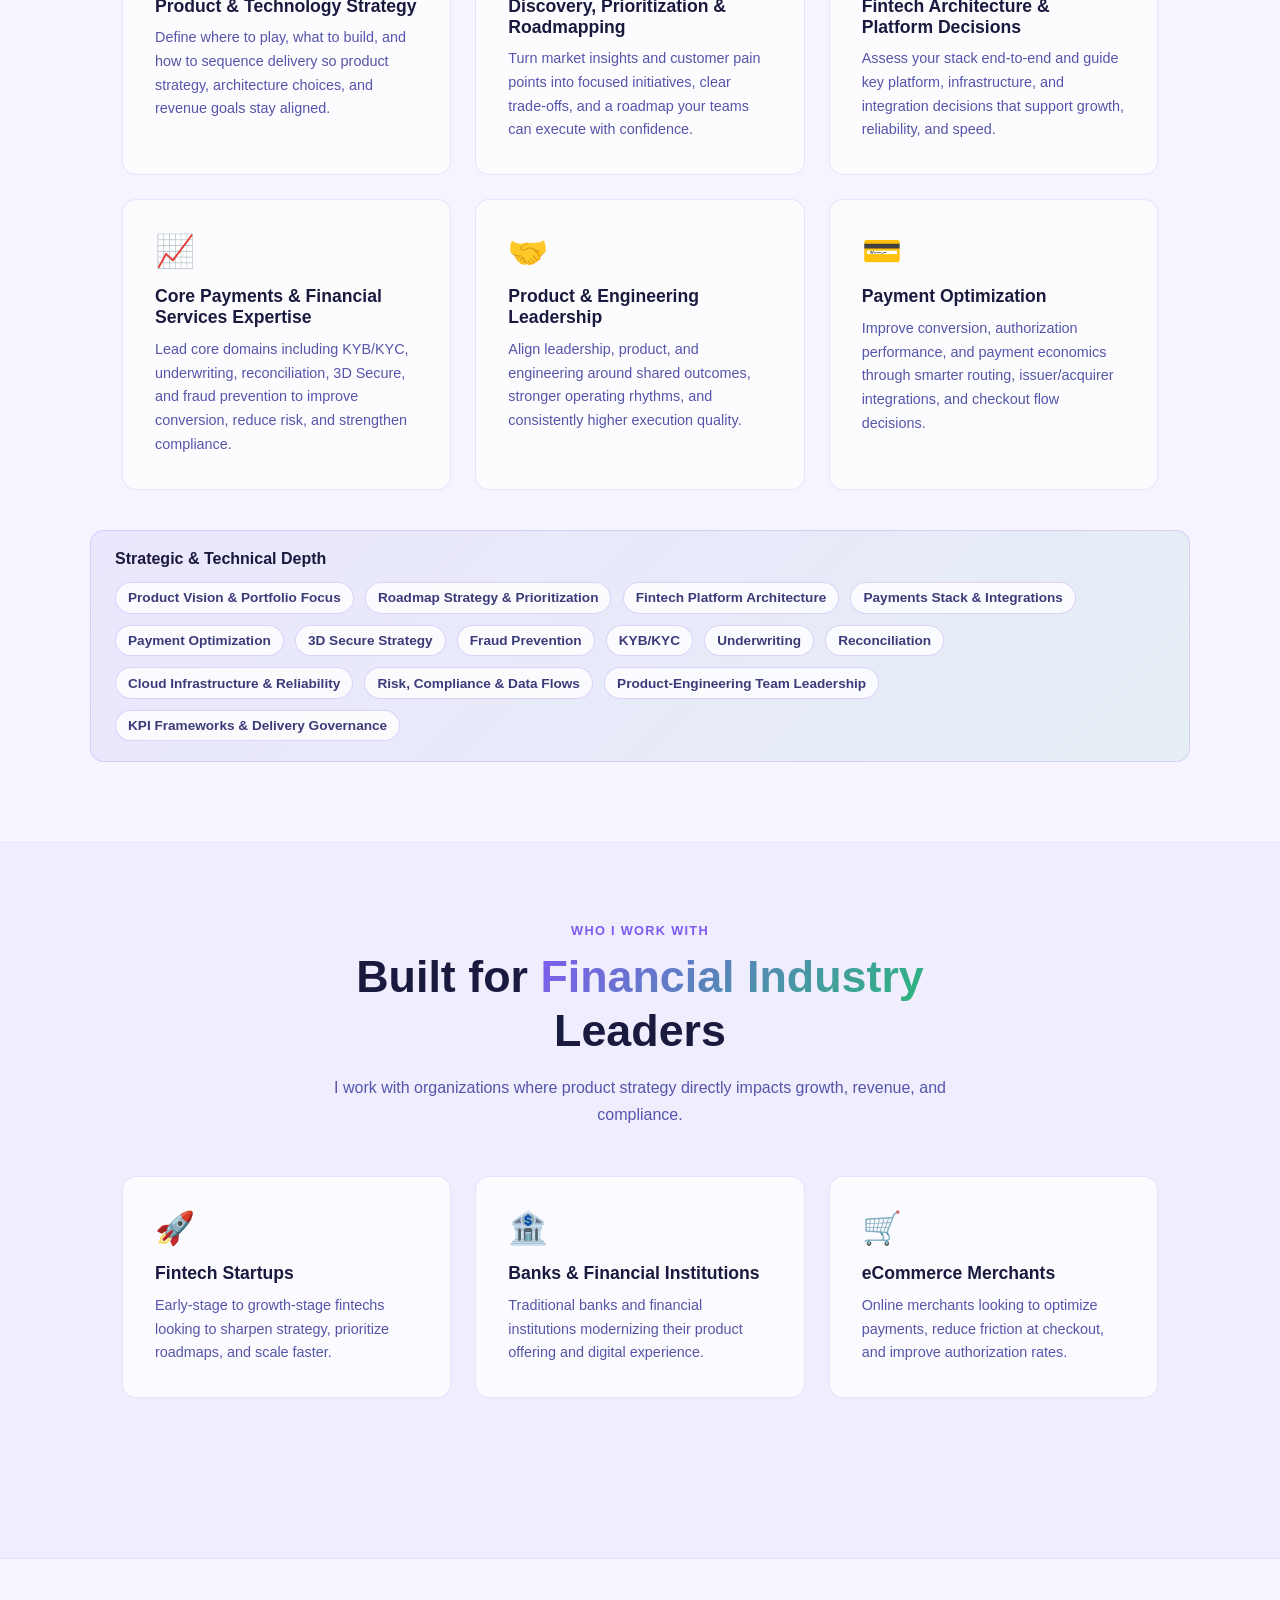
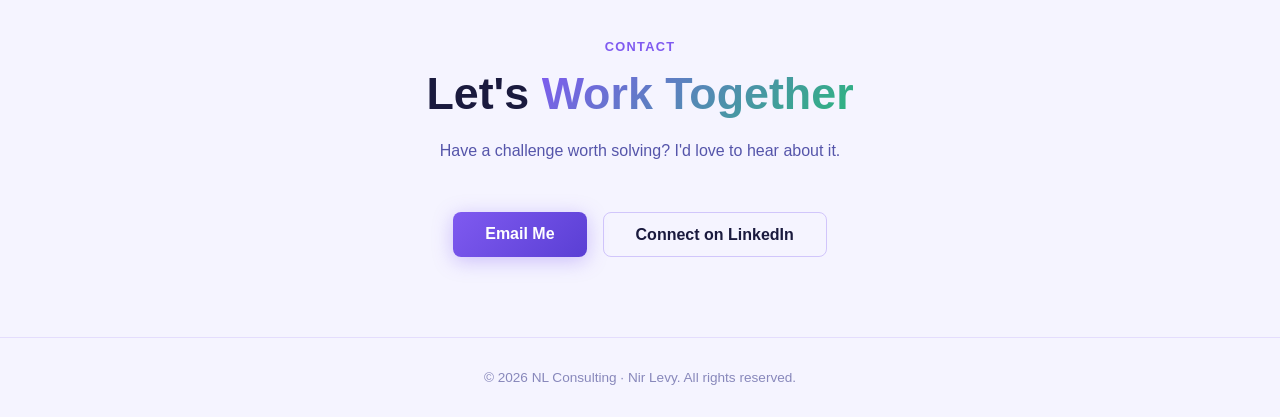
==== commit 4a0076b4: "Remove animated ticker banner Revert the flying text element and related CSS so the homepage returns" ====
--- a/index.html
+++ b/index.html
@@ -37,15 +37,6 @@
       <li><a href="#contact">Contact</a></li>
     </ul>
   </nav>
-  <div class="flying-text-wrap" aria-hidden="true">
-    <div class="flying-text-track">
-      <span class="flying-text-item" dir="rtl">אייל לוין מלך ה-<bdi dir="ltr">AI</bdi></span>
-      <span class="flying-text-item" dir="rtl">אייל לוין מלך ה-<bdi dir="ltr">AI</bdi></span>
-      <span class="flying-text-item" dir="rtl">אייל לוין מלך ה-<bdi dir="ltr">AI</bdi></span>
-      <span class="flying-text-item" dir="rtl">אייל לוין מלך ה-<bdi dir="ltr">AI</bdi></span>
-    </div>
-  </div>
-
   <main id="main-content">
   <!-- HERO -->
   <section class="hero" aria-labelledby="hero-title">
--- a/styles.css
+++ b/styles.css
@@ -77,39 +77,6 @@
   color: #7f5af0;
 }
 
-/* FLYING TEXT */
-.flying-text-wrap {
-  width: 100%;
-  overflow: hidden;
-  border-bottom: 1px solid rgba(127, 90, 240, 0.2);
-  background: rgba(127, 90, 240, 0.08);
-}
-
-.flying-text-track {
-  display: flex;
-  width: max-content;
-  gap: 2.5rem;
-  padding: 0.45rem 0;
-  animation: flying-text-loop 14s linear infinite;
-}
-
-.flying-text-item {
-  font-size: 0.95rem;
-  font-weight: 700;
-  color: #5a3fd4;
-  white-space: nowrap;
-  unicode-bidi: isolate;
-}
-
-@keyframes flying-text-loop {
-  0% {
-    transform: translateX(0);
-  }
-  100% {
-    transform: translateX(-50%);
-  }
-}
-
 /* HERO */
 .hero {
   display: flex;
